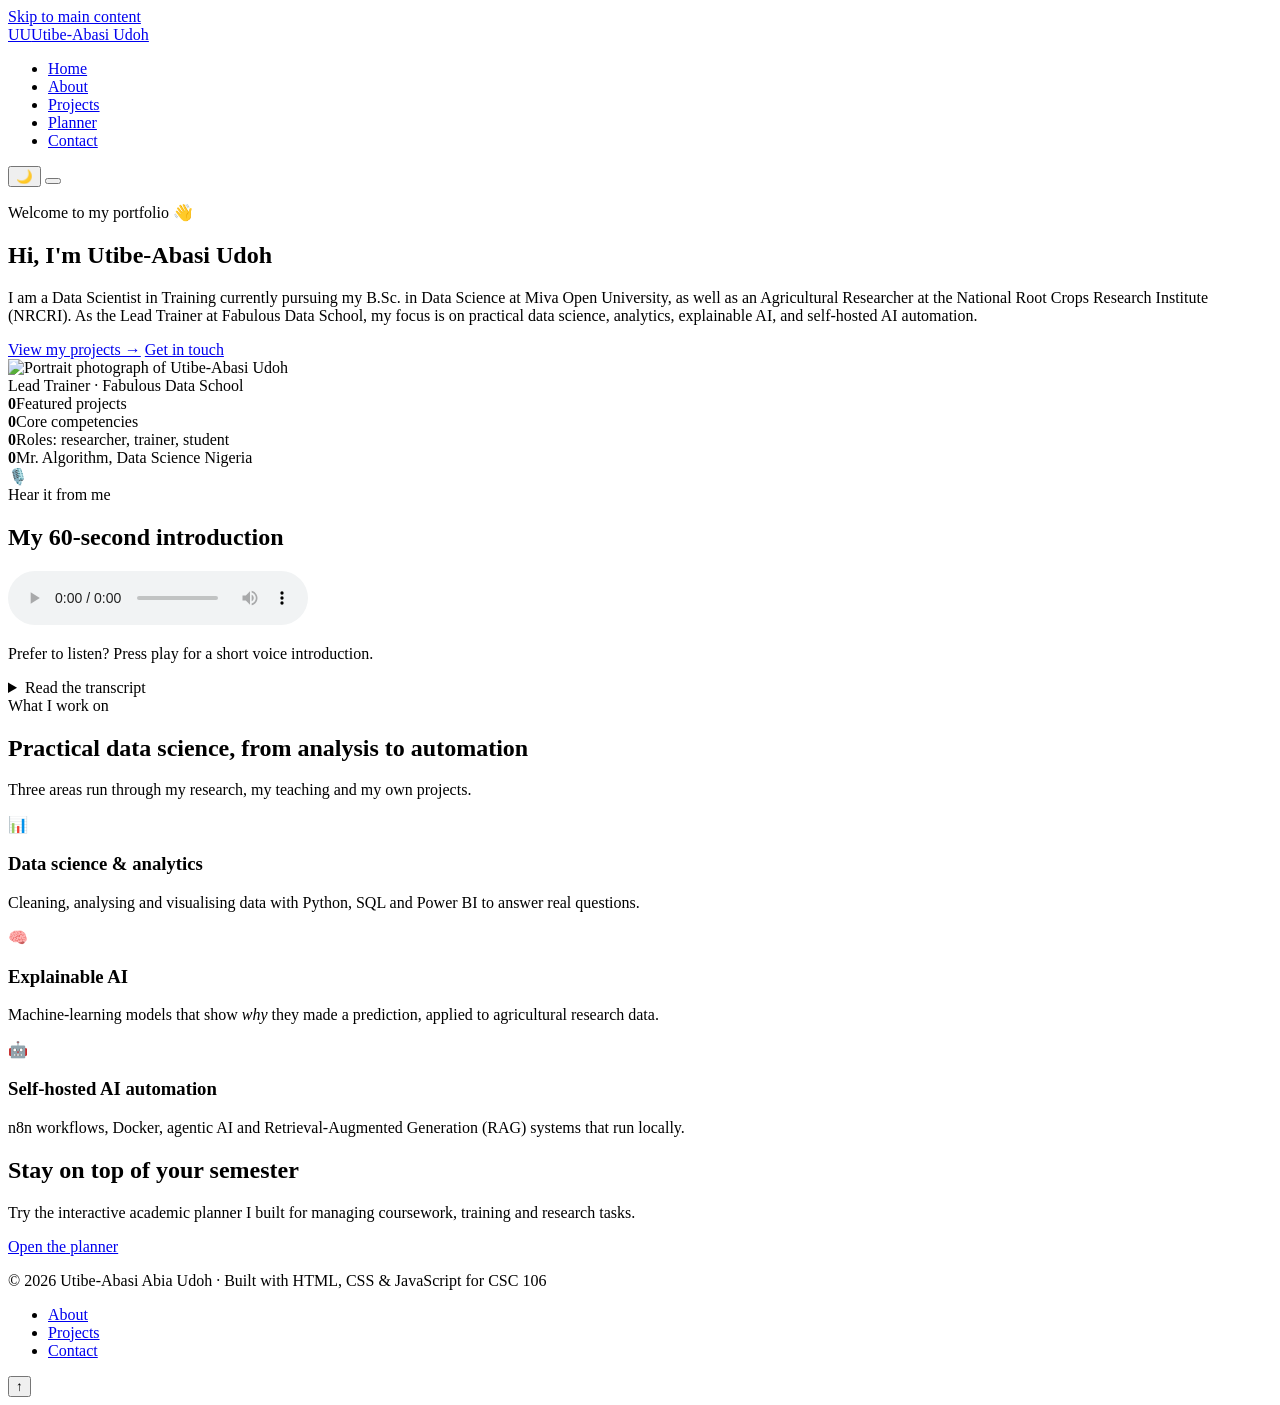
==== index.html @ 65c94983 "Add files via upload" ====
<!DOCTYPE html>
<html lang="en">
<head>
  <meta charset="UTF-8">
  <meta name="viewport" content="width=device-width, initial-scale=1.0">
  <meta name="description" content="Portfolio of Utibe-Abasi Abia Udoh: data scientist in training, Lead Trainer at Fabulous Data School and agricultural researcher at NRCRI.">
  <title>Utibe-Abasi Udoh | Home</title>
  <link rel="preconnect" href="https://fonts.googleapis.com">
  <link rel="preconnect" href="https://fonts.gstatic.com" crossorigin>
  <link href="https://fonts.googleapis.com/css2?family=Inter:wght@400;500;600&family=Poppins:wght@500;600;700&display=swap" rel="stylesheet">
  <link rel="stylesheet" href="css/style.css">
</head>
<body>
  <a class="skip-link" href="#main">Skip to main content</a>

  <header class="site-header">
    <nav class="nav container" aria-label="Main navigation">
      <a class="brand" href="index.html"><span class="brand-mark">UU</span><span class="brand-name">Utibe-Abasi Udoh</span></a>
      <ul class="nav-menu" id="nav-menu">
        <li><a href="index.html">Home</a></li>
        <li><a href="about.html">About</a></li>
        <li><a href="projects.html">Projects</a></li>
        <li><a href="planner.html">Planner</a></li>
        <li><a href="contact.html">Contact</a></li>
      </ul>
      <div class="nav-actions">
        <button class="icon-btn theme-toggle" type="button" aria-label="Switch to dark mode">🌙</button>
        <button class="icon-btn nav-toggle" type="button" aria-label="Open menu" aria-controls="nav-menu" aria-expanded="false">
          <span><span class="bar"></span><span class="bar"></span><span class="bar"></span></span>
        </button>
      </div>
    </nav>
  </header>

  <main id="main">
    <!-- HERO: name, photo, welcome message, brief biography -->
    <section class="hero" aria-labelledby="hero-title">
      <div class="container hero-inner">
        <div>
          <p class="greeting fade-in">Welcome to my portfolio 👋</p>
          <h1 id="hero-title" class="fade-in">Hi, I'm <span>Utibe-Abasi Udoh</span></h1>
          <p class="typed-line fade-in" aria-live="polite"><span class="typed-text"></span><span class="caret" aria-hidden="true"></span></p>
          <p class="bio fade-in">
            I am a Data Scientist in Training currently pursuing my B.Sc. in Data Science at Miva Open
            University, as well as an Agricultural Researcher at the National Root Crops Research Institute
            (NRCRI). As the Lead Trainer at Fabulous Data School, my focus is on practical data science,
            analytics, explainable AI, and self-hosted AI automation.
          </p>
          <div class="hero-cta fade-in">
            <a class="btn btn-primary" href="projects.html">View my projects →</a>
            <a class="btn btn-ghost" href="contact.html">Get in touch</a>
          </div>
        </div>
        <div class="hero-photo">
          <img src="assets/images/profile.jpg" data-fallback="assets/images/profile-placeholder.svg"
               alt="Portrait photograph of Utibe-Abasi Udoh" width="340" height="340">
          <div class="status-pill"><span class="live-dot"></span> Lead Trainer · Fabulous Data School</div>
        </div>
      </div>
    </section>

    <!-- QUICK STATS -->
    <section class="container" aria-label="Quick facts">
      <div class="stats">
        <div class="stat reveal"><strong data-count="3">0</strong><span>Featured projects</span></div>
        <div class="stat reveal"><strong data-count="4">0</strong><span>Core competencies</span></div>
        <div class="stat reveal"><strong data-count="3">0</strong><span>Roles: researcher, trainer, student</span></div>
        <div class="stat reveal"><strong data-count="2025">0</strong><span>Mr. Algorithm, Data Science Nigeria</span></div>
      </div>
    </section>

    <!-- AUDIO INTRODUCTION (multimedia) -->
    <section class="section" aria-labelledby="audio-title">
      <div class="container">
        <div class="audio-card reveal">
          <div class="audio-icon" aria-hidden="true">🎙️</div>
          <div>
            <span class="eyebrow">Hear it from me</span>
            <h2 id="audio-title">My 60-second introduction</h2>
            <div class="wave" aria-hidden="true">
              <i></i><i></i><i></i><i></i><i></i><i></i><i></i><i></i><i></i><i></i><i></i><i></i>
              <i></i><i></i><i></i><i></i><i></i><i></i><i></i><i></i><i></i><i></i><i></i><i></i>
            </div>
            <audio id="intro-audio" controls preload="metadata">
              <source src="assets/audio/intro.mp3" type="audio/mpeg">
              Your browser does not support the audio element.
            </audio>
            <p class="audio-note">Prefer to listen? Press play for a short voice introduction.</p>
            <details class="transcript">
              <summary>Read the transcript</summary>
              <p>
                Hello and welcome! My name is Utibe-Abasi Udoh. I am an agricultural researcher at the
                National Root Crops Research Institute in Umudike, the Lead Trainer at Fabulous Data School,
                and a Data Scientist in training pursuing my B.Sc. in Data Science at Miva Open University.
                My work centers on practical data science—ranging from data analysis and explainable AI
                models to building AI automation workflows and RAG systems using n8n and Docker. Thank you
                for visiting my portfolio site!
              </p>
            </details>
          </div>
        </div>
      </div>
    </section>

    <!-- WHAT I DO -->
    <section class="section section--alt" aria-labelledby="focus-title">
      <div class="container">
        <div class="section-head reveal">
          <span class="eyebrow">What I work on</span>
          <h2 id="focus-title">Practical data science, from analysis to automation</h2>
          <p class="lead">Three areas run through my research, my teaching and my own projects.</p>
        </div>
        <div class="grid grid-3">
          <article class="card reveal">
            <div class="icon" aria-hidden="true">📊</div>
            <h3>Data science &amp; analytics</h3>
            <p>Cleaning, analysing and visualising data with Python, SQL and Power BI to answer real questions.</p>
          </article>
          <article class="card reveal">
            <div class="icon" aria-hidden="true">🧠</div>
            <h3>Explainable AI</h3>
            <p>Machine-learning models that show <em>why</em> they made a prediction, applied to agricultural research data.</p>
          </article>
          <article class="card reveal">
            <div class="icon" aria-hidden="true">🤖</div>
            <h3>Self-hosted AI automation</h3>
            <p>n8n workflows, Docker, agentic AI and Retrieval-Augmented Generation (RAG) systems that run locally.</p>
          </article>
        </div>
      </div>
    </section>

    <!-- CALL TO ACTION -->
    <section class="section">
      <div class="container">
        <div class="cta-band reveal">
          <div>
            <h2>Stay on top of your semester</h2>
            <p>Try the interactive academic planner I built for managing coursework, training and research tasks.</p>
          </div>
          <a class="btn btn-primary" href="planner.html">Open the planner</a>
        </div>
      </div>
    </section>
  </main>

  <footer class="site-footer">
    <div class="container footer-inner">
      <p>&copy; <span id="year">2026</span> Utibe-Abasi Abia Udoh · Built with HTML, CSS &amp; JavaScript for CSC 106</p>
      <ul class="footer-links">
        <li><a href="about.html">About</a></li>
        <li><a href="projects.html">Projects</a></li>
        <li><a href="contact.html">Contact</a></li>
      </ul>
    </div>
  </footer>
  <button class="to-top" type="button" aria-label="Back to top">↑</button>

  <script src="js/main.js"></script>
  <script src="js/home.js"></script>
</body>
</html>
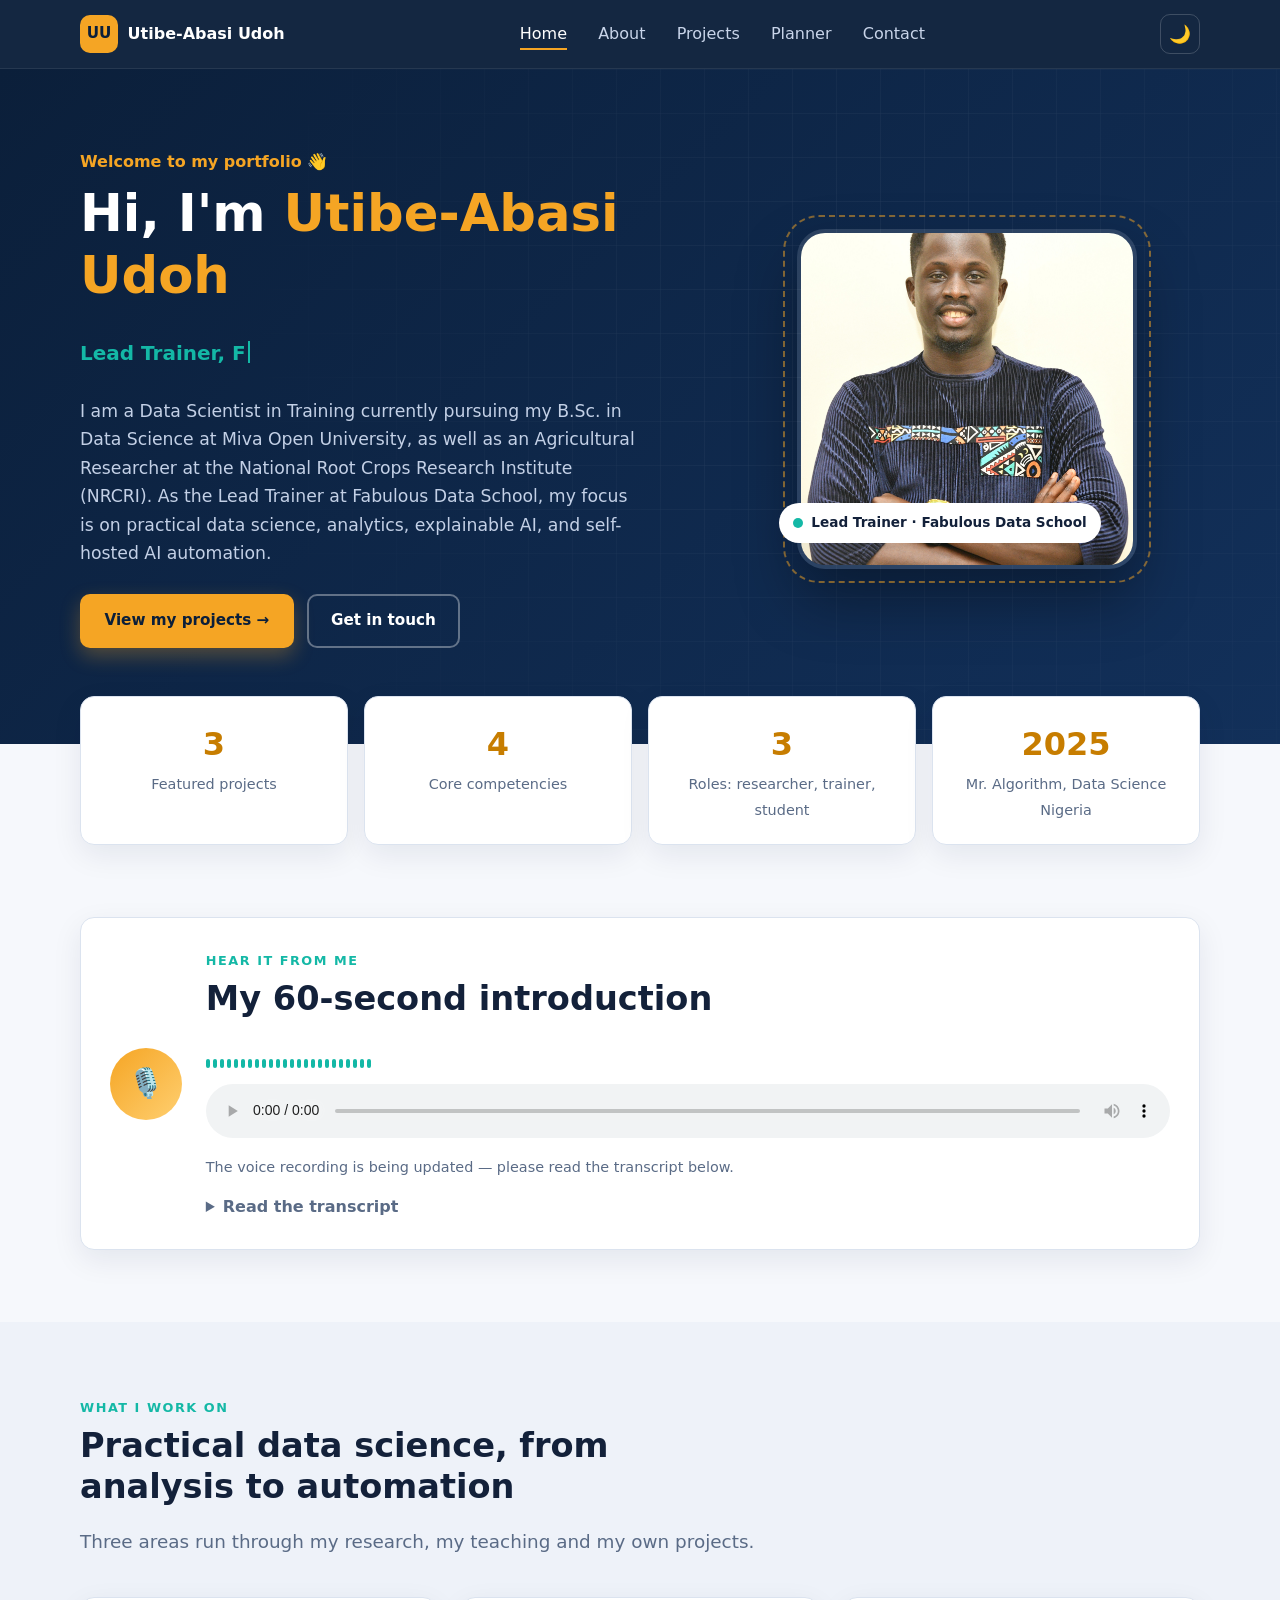
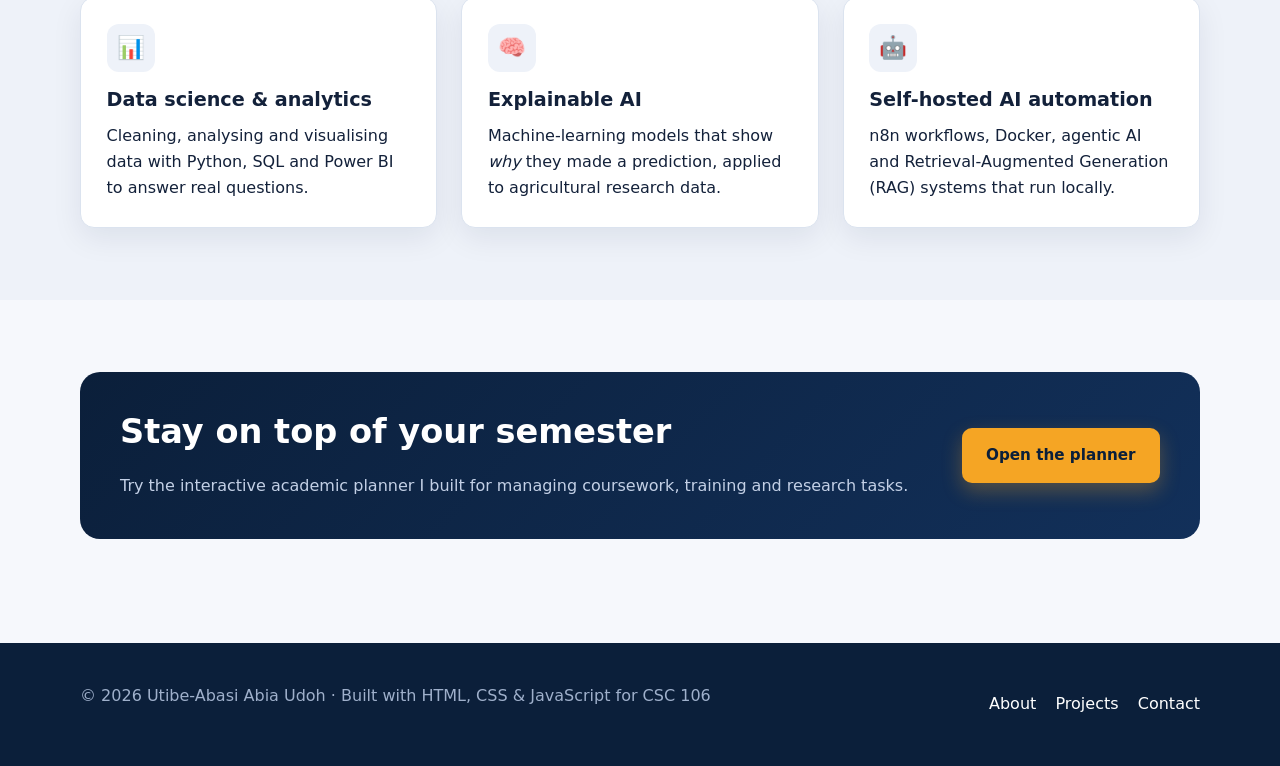
==== commit 04d0f9d8: "Add files via upload" ====
--- a/index.html
+++ b/index.html
@@ -52,7 +52,7 @@
           </div>
         </div>
         <div class="hero-photo">
-          <img src="assets/images/profile.jpg" data-fallback="assets/images/profile-placeholder.svg"
+          <img src="assets/images/profile.jpg.jpeg" data-fallback="assets/images/profile-placeholder.svg"
                alt="Portrait photograph of Utibe-Abasi Udoh" width="340" height="340">
           <div class="status-pill"><span class="live-dot"></span> Lead Trainer · Fabulous Data School</div>
         </div>
@@ -82,7 +82,7 @@
               <i></i><i></i><i></i><i></i><i></i><i></i><i></i><i></i><i></i><i></i><i></i><i></i>
             </div>
             <audio id="intro-audio" controls preload="metadata">
-              <source src="assets/audio/intro.mp3" type="audio/mpeg">
+              <source src="assets/audio/intro.mp3.mp4" type="audio/mp4">
               Your browser does not support the audio element.
             </audio>
             <p class="audio-note">Prefer to listen? Press play for a short voice introduction.</p>
--- a/css/style.css
+++ b/css/style.css
@@ -0,0 +1,422 @@
+/* ==========================================================================
+   Utibe-Abasi Udoh — Student Portfolio & Academic Management Website
+   One external stylesheet shared by every page.
+   Sections: 1 Variables & themes · 2 Base · 3 Layout helpers · 4 Header & nav
+             5 Buttons · 6 Home · 7 Cards & sections · 8 About · 9 Projects
+             10 Planner · 11 Contact · 12 Footer · 13 Animations · 14 Responsive
+   ========================================================================== */
+
+/* 1. VARIABLES & THEMES ---------------------------------------------------- */
+/* The colour scheme is defined once here, so every page stays consistent.
+   The dark theme only swaps these values (see [data-theme="dark"]). */
+:root {
+  --navy: #0b1f3a;
+  --navy-2: #12305a;
+  --amber: #f5a524;
+  --amber-dark: #c77d00;
+  --teal: #14b8a6;
+  --red: #e5484d;
+
+  --bg: #f6f8fc;
+  --surface: #ffffff;
+  --surface-2: #eef2f9;
+  --text: #13213a;
+  --muted: #5a6b86;
+  --border: #dbe3ef;
+  --shadow: 0 10px 30px rgba(11, 31, 58, 0.08);
+
+  --radius: 14px;
+  --max: 1120px;
+  --font-head: "Poppins", system-ui, sans-serif;
+  --font-body: "Inter", system-ui, sans-serif;
+  --ease: cubic-bezier(.2, .7, .2, 1);
+}
+
+[data-theme="dark"] {
+  --bg: #08162b;
+  --surface: #0f2341;
+  --surface-2: #142c50;
+  --text: #e8edf5;
+  --muted: #9fb0cb;
+  --border: #1f3a63;
+  --shadow: 0 10px 30px rgba(0, 0, 0, 0.35);
+}
+
+/* 2. BASE ------------------------------------------------------------------ */
+*, *::before, *::after { box-sizing: border-box; }
+html { scroll-behavior: smooth; }
+body {
+  margin: 0;
+  font-family: var(--font-body);
+  font-size: 1rem;
+  line-height: 1.65;
+  color: var(--text);
+  background: var(--bg);
+  transition: background-color .3s, color .3s;
+}
+h1, h2, h3, h4 { font-family: var(--font-head); line-height: 1.2; margin: 0 0 .6em; }
+h1 { font-size: clamp(2rem, 4.5vw, 3.2rem); }
+h2 { font-size: clamp(1.5rem, 3vw, 2.1rem); }
+h3 { font-size: 1.2rem; }
+p { margin: 0 0 1em; }
+a { color: var(--amber-dark); text-decoration: none; }
+[data-theme="dark"] a { color: var(--amber); }
+a:hover { text-decoration: underline; }
+img, video { max-width: 100%; height: auto; display: block; }
+:focus-visible { outline: 3px solid var(--amber); outline-offset: 3px; border-radius: 4px; }
+
+.skip-link {
+  position: absolute; left: -999px; top: 0; z-index: 200;
+  background: var(--amber); color: var(--navy); padding: .6rem 1rem; font-weight: 600;
+}
+.skip-link:focus { left: 1rem; top: 1rem; }
+
+/* Marks text the owner still has to replace with real details */
+[data-todo] { outline: 2px dashed var(--amber); outline-offset: 2px; border-radius: 4px; }
+
+/* 3. LAYOUT HELPERS -------------------------------------------------------- */
+.container { width: min(100% - 2.5rem, var(--max)); margin-inline: auto; }
+.section { padding: 4.5rem 0; }
+.section--alt { background: var(--surface-2); }
+.section-head { max-width: 680px; margin-bottom: 2.5rem; }
+.eyebrow {
+  display: inline-block; font-family: var(--font-head); font-weight: 600; font-size: .8rem;
+  letter-spacing: .12em; text-transform: uppercase; color: var(--teal); margin-bottom: .5rem;
+}
+.lead { font-size: 1.15rem; color: var(--muted); }
+.grid { display: grid; gap: 1.5rem; }
+.grid-2 { grid-template-columns: repeat(2, 1fr); }
+.grid-3 { grid-template-columns: repeat(3, 1fr); }
+
+.page-hero {
+  background: linear-gradient(135deg, var(--navy) 0%, var(--navy-2) 100%);
+  color: #fff; padding: 4rem 0 3.5rem; position: relative; overflow: hidden;
+}
+.page-hero p { color: #c3d0e6; max-width: 640px; font-size: 1.1rem; }
+.page-hero::after { /* decorative "circuit" glow */
+  content: ""; position: absolute; right: -120px; top: -120px; width: 360px; height: 360px;
+  border-radius: 50%; background: radial-gradient(circle, rgba(245,165,36,.35), transparent 65%);
+}
+
+/* 4. HEADER & NAVIGATION --------------------------------------------------- */
+.site-header {
+  position: sticky; top: 0; z-index: 100;
+  background: rgba(11, 31, 58, .96); backdrop-filter: blur(8px);
+  border-bottom: 1px solid rgba(255,255,255,.08);
+}
+.nav { display: flex; align-items: center; justify-content: space-between; height: 68px; gap: 1rem; }
+.brand { display: flex; align-items: center; gap: .6rem; color: #fff; font-family: var(--font-head); font-weight: 700; }
+.brand:hover { text-decoration: none; }
+.brand-mark {
+  display: grid; place-items: center; width: 38px; height: 38px; border-radius: 10px;
+  background: var(--amber); color: var(--navy); font-size: .95rem;
+}
+.nav-menu { display: flex; align-items: center; gap: .25rem; list-style: none; margin: 0; padding: 0; }
+.nav-menu a {
+  display: block; padding: .5rem .85rem; border-radius: 8px; color: #c9d5ea;
+  font-weight: 500; position: relative; transition: color .2s, background-color .2s;
+}
+.nav-menu a::after { /* animated underline */
+  content: ""; position: absolute; left: .85rem; right: .85rem; bottom: .3rem; height: 2px;
+  background: var(--amber); transform: scaleX(0); transform-origin: left; transition: transform .25s var(--ease);
+}
+.nav-menu a:hover { color: #fff; text-decoration: none; }
+.nav-menu a:hover::after, .nav-menu a.active::after { transform: scaleX(1); }
+.nav-menu a.active { color: #fff; }
+.nav-actions { display: flex; align-items: center; gap: .5rem; }
+.icon-btn {
+  display: grid; place-items: center; width: 40px; height: 40px; border-radius: 10px; cursor: pointer;
+  border: 1px solid rgba(255,255,255,.18); background: transparent; color: #fff; font-size: 1.1rem;
+  transition: background-color .2s, transform .2s;
+}
+.icon-btn:hover { background: rgba(255,255,255,.1); transform: translateY(-1px); }
+.nav-toggle { display: none; }
+.nav-toggle .bar { display: block; width: 20px; height: 2px; background: #fff; margin: 4px 0; transition: transform .3s, opacity .3s; }
+.nav-toggle[aria-expanded="true"] .bar:nth-child(1) { transform: translateY(6px) rotate(45deg); }
+.nav-toggle[aria-expanded="true"] .bar:nth-child(2) { opacity: 0; }
+.nav-toggle[aria-expanded="true"] .bar:nth-child(3) { transform: translateY(-6px) rotate(-45deg); }
+
+/* 5. BUTTONS --------------------------------------------------------------- */
+.btn {
+  display: inline-flex; align-items: center; gap: .5rem; padding: .8rem 1.4rem; border-radius: 10px;
+  font-family: var(--font-head); font-weight: 600; font-size: .95rem; cursor: pointer; border: 2px solid transparent;
+  transition: transform .2s var(--ease), box-shadow .2s, background-color .2s, color .2s;
+}
+.btn:hover { transform: translateY(-2px); text-decoration: none; }
+.btn-primary { background: var(--amber); color: var(--navy) !important; box-shadow: 0 8px 20px rgba(245,165,36,.3); }
+.btn-primary:hover { box-shadow: 0 12px 26px rgba(245,165,36,.45); }
+.btn-ghost { border-color: rgba(255,255,255,.35); color: #fff !important; }
+.btn-ghost:hover { background: rgba(255,255,255,.08); }
+.btn-outline { border-color: var(--border); color: var(--text) !important; background: var(--surface); }
+.btn-outline:hover { border-color: var(--amber); }
+.btn-sm { padding: .45rem .85rem; font-size: .85rem; }
+
+/* 6. HOME ------------------------------------------------------------------ */
+.hero {
+  background: linear-gradient(135deg, var(--navy) 0%, var(--navy-2) 100%);
+  color: #fff; padding: 5rem 0 6rem; position: relative; overflow: hidden;
+}
+.hero::before { /* faint grid pattern, like an oscilloscope screen */
+  content: ""; position: absolute; inset: 0; opacity: .12;
+  background-image: linear-gradient(rgba(255,255,255,.4) 1px, transparent 1px),
+                    linear-gradient(90deg, rgba(255,255,255,.4) 1px, transparent 1px);
+  background-size: 44px 44px;
+  mask-image: radial-gradient(circle at 70% 40%, #000 0%, transparent 70%);
+}
+.hero-inner { position: relative; display: grid; grid-template-columns: 1.3fr 1fr; gap: 3rem; align-items: center; }
+.hero .greeting { color: var(--amber); font-family: var(--font-head); font-weight: 600; margin-bottom: .5rem; }
+.hero h1 span { color: var(--amber); }
+.typed-line { font-family: var(--font-head); font-size: 1.25rem; color: #d7e1f2; min-height: 2em; }
+.typed-text { color: var(--teal); font-weight: 600; }
+.caret { display: inline-block; width: 2px; height: 1.1em; background: var(--teal); margin-left: 2px;
+         vertical-align: -3px; animation: blink 1s steps(1) infinite; }
+.hero p.bio { color: #c3d0e6; font-size: 1.08rem; max-width: 560px; }
+.hero-cta { display: flex; flex-wrap: wrap; gap: .8rem; margin-top: 1.6rem; }
+.hero-photo { position: relative; justify-self: center; }
+.hero-photo img {
+  width: min(340px, 75vw); aspect-ratio: 1; object-fit: cover; border-radius: 28px;
+  border: 4px solid rgba(255,255,255,.12); box-shadow: 0 30px 60px rgba(0,0,0,.35);
+  animation: float 6s ease-in-out infinite;
+}
+.hero-photo::before { content: ""; position: absolute; inset: -14px; border-radius: 36px;
+  border: 2px dashed rgba(245,165,36,.5); animation: spin 40s linear infinite; }
+.status-pill {
+  position: absolute; left: -18px; bottom: 26px; display: flex; align-items: center; gap: .5rem;
+  background: var(--surface); color: var(--text); padding: .55rem .9rem; border-radius: 999px;
+  font-size: .85rem; font-weight: 600; box-shadow: var(--shadow);
+}
+.live-dot { width: 10px; height: 10px; border-radius: 50%; background: var(--teal); animation: pulse 2s infinite; }
+
+.stats { display: grid; grid-template-columns: repeat(4, 1fr); gap: 1rem; margin-top: -3rem; position: relative; }
+.stat {
+  background: var(--surface); border: 1px solid var(--border); border-radius: var(--radius);
+  padding: 1.3rem; box-shadow: var(--shadow); text-align: center;
+}
+.stat strong { display: block; font-family: var(--font-head); font-size: 2rem; color: var(--amber-dark); }
+[data-theme="dark"] .stat strong { color: var(--amber); }
+.stat span { color: var(--muted); font-size: .9rem; }
+
+/* Audio introduction card */
+.audio-card {
+  display: grid; grid-template-columns: auto 1fr; gap: 1.5rem; align-items: center;
+  background: var(--surface); border: 1px solid var(--border); border-radius: var(--radius);
+  padding: 1.8rem; box-shadow: var(--shadow);
+}
+.audio-icon {
+  width: 72px; height: 72px; border-radius: 50%; display: grid; place-items: center; font-size: 1.8rem;
+  background: linear-gradient(135deg, var(--amber), #ffcf70); color: var(--navy);
+}
+.audio-card audio { width: 100%; margin: .6rem 0; }
+.wave { display: flex; align-items: flex-end; gap: 3px; height: 28px; margin-bottom: .4rem; }
+.wave i { width: 4px; background: var(--teal); border-radius: 2px; height: 30%; transition: height .2s; }
+.wave.playing i { animation: wave 1s ease-in-out infinite; }
+.wave i:nth-child(2n) { animation-delay: -.3s; }
+.wave i:nth-child(3n) { animation-delay: -.6s; }
+.audio-note { font-size: .9rem; color: var(--muted); }
+details.transcript summary { cursor: pointer; font-weight: 600; color: var(--muted); }
+details.transcript p { margin-top: .6rem; color: var(--muted); }
+
+/* 7. CARDS & GENERIC SECTIONS --------------------------------------------- */
+.card {
+  background: var(--surface); border: 1px solid var(--border); border-radius: var(--radius);
+  padding: 1.6rem; box-shadow: var(--shadow); transition: transform .3s var(--ease), box-shadow .3s, border-color .3s;
+}
+.card:hover { transform: translateY(-4px); border-color: var(--amber); }
+.card .icon {
+  width: 48px; height: 48px; display: grid; place-items: center; border-radius: 12px; font-size: 1.4rem;
+  background: var(--surface-2); margin-bottom: 1rem;
+}
+.card p:last-child { margin-bottom: 0; }
+.tag-list { display: flex; flex-wrap: wrap; gap: .4rem; list-style: none; padding: 0; margin: .8rem 0 0; }
+.tag-list li {
+  font-size: .78rem; font-weight: 600; padding: .25rem .65rem; border-radius: 999px;
+  background: var(--surface-2); color: var(--muted); border: 1px solid var(--border);
+}
+.cta-band {
+  background: linear-gradient(135deg, var(--navy), var(--navy-2)); color: #fff; border-radius: 20px;
+  padding: 2.5rem; display: flex; align-items: center; justify-content: space-between; gap: 1.5rem; flex-wrap: wrap;
+}
+.cta-band p { color: #c3d0e6; margin: 0; }
+
+/* 8. ABOUT ----------------------------------------------------------------- */
+.table-wrap { overflow-x: auto; border-radius: var(--radius); border: 1px solid var(--border); box-shadow: var(--shadow); }
+table { width: 100%; border-collapse: collapse; background: var(--surface); min-width: 560px; }
+caption { text-align: left; padding: 1rem 1.2rem; font-family: var(--font-head); font-weight: 600; background: var(--surface-2); }
+th, td { padding: .9rem 1.2rem; text-align: left; border-bottom: 1px solid var(--border); vertical-align: top; }
+thead th { background: var(--navy); color: #fff; font-family: var(--font-head); font-weight: 600; font-size: .9rem; }
+tbody tr { transition: background-color .2s; }
+tbody tr:hover { background: var(--surface-2); }
+tbody tr:last-child td { border-bottom: 0; }
+.badge { display: inline-block; font-size: .75rem; font-weight: 700; padding: .2rem .6rem; border-radius: 999px; }
+.badge-progress { background: rgba(20,184,166,.15); color: var(--teal); }
+.badge-done { background: rgba(245,165,36,.18); color: var(--amber-dark); }
+
+.skill { margin-bottom: 1.1rem; }
+.skill-head { display: flex; justify-content: space-between; font-weight: 600; font-size: .95rem; margin-bottom: .35rem; }
+.skill-bar { height: 10px; background: var(--surface-2); border-radius: 999px; overflow: hidden; }
+.skill-fill { height: 100%; width: 0; border-radius: 999px; background: linear-gradient(90deg, var(--teal), var(--amber));
+              transition: width 1.4s var(--ease); }
+
+.timeline { list-style: none; margin: 0; padding: 0 0 0 1.4rem; border-left: 2px solid var(--border); }
+.timeline li { position: relative; padding: 0 0 1.6rem 1rem; }
+.timeline li::before { content: ""; position: absolute; left: -1.95rem; top: .35rem; width: 14px; height: 14px;
+                       border-radius: 50%; background: var(--amber); border: 3px solid var(--bg); }
+.timeline h3 { margin-bottom: .2rem; }
+.timeline .when { font-size: .85rem; color: var(--teal); font-weight: 600; }
+
+.hobbies { list-style: none; padding: 0; margin: 0; display: grid; grid-template-columns: repeat(2, 1fr); gap: .8rem; }
+.hobbies li { display: flex; gap: .7rem; align-items: center; background: var(--surface); border: 1px solid var(--border);
+              border-radius: 12px; padding: .8rem 1rem; }
+
+/* 9. PROJECTS -------------------------------------------------------------- */
+.filters { display: flex; flex-wrap: wrap; gap: .5rem; margin-bottom: 2rem; }
+.filter-btn {
+  padding: .5rem 1.1rem; border-radius: 999px; border: 1px solid var(--border); background: var(--surface);
+  color: var(--text); font-weight: 600; cursor: pointer; transition: all .2s;
+}
+.filter-btn:hover { border-color: var(--amber); }
+.filter-btn.active { background: var(--navy); color: #fff; border-color: var(--navy); }
+[data-theme="dark"] .filter-btn.active { background: var(--amber); color: var(--navy); border-color: var(--amber); }
+.project-card { padding: 0; overflow: hidden; display: flex; flex-direction: column; }
+.project-card.is-hidden { display: none; }
+.project-card figure { margin: 0; overflow: hidden; aspect-ratio: 16 / 10; background: var(--navy); }
+.project-card figure img { width: 100%; height: 100%; object-fit: cover; transition: transform .5s var(--ease); }
+.project-card:hover figure img { transform: scale(1.06); }
+.project-body { padding: 1.4rem; display: flex; flex-direction: column; flex: 1; }
+.project-body .category { font-size: .78rem; font-weight: 700; letter-spacing: .08em; text-transform: uppercase; color: var(--teal); }
+.project-links { display: flex; gap: .6rem; margin-top: auto; padding-top: 1.2rem; flex-wrap: wrap; }
+.video-wrap { border-radius: var(--radius); overflow: hidden; box-shadow: var(--shadow); background: #000; }
+.video-wrap video { width: 100%; }
+
+/* 10. PLANNER -------------------------------------------------------------- */
+.planner-layout { display: grid; grid-template-columns: 340px 1fr; gap: 1.5rem; align-items: start; }
+.form-row { display: flex; flex-direction: column; gap: .35rem; margin-bottom: 1rem; }
+.form-row label { font-weight: 600; font-size: .9rem; }
+input, select, textarea {
+  font: inherit; color: var(--text); background: var(--bg); border: 1.5px solid var(--border);
+  border-radius: 10px; padding: .7rem .85rem; width: 100%; transition: border-color .2s, box-shadow .2s;
+}
+input:focus, select:focus, textarea:focus { outline: none; border-color: var(--amber); box-shadow: 0 0 0 4px rgba(245,165,36,.2); }
+.form-split { display: grid; grid-template-columns: 1fr 1fr; gap: .8rem; }
+
+.progress-ring-wrap { display: flex; align-items: center; gap: 1rem; margin-bottom: 1.2rem; }
+.progress { flex: 1; height: 12px; border-radius: 999px; background: var(--surface-2); overflow: hidden; }
+.progress-fill { height: 100%; width: 0; background: linear-gradient(90deg, var(--teal), var(--amber)); transition: width .5s var(--ease); }
+.mini-stats { display: grid; grid-template-columns: repeat(3, 1fr); gap: .6rem; margin-bottom: 1.2rem; }
+.mini-stats div { background: var(--surface-2); border-radius: 10px; padding: .6rem; text-align: center; }
+.mini-stats strong { display: block; font-family: var(--font-head); font-size: 1.4rem; }
+.mini-stats span { font-size: .78rem; color: var(--muted); }
+
+.task-toolbar { display: flex; justify-content: space-between; align-items: center; gap: 1rem; flex-wrap: wrap; margin-bottom: 1rem; }
+.task-list { list-style: none; margin: 0; padding: 0; display: flex; flex-direction: column; gap: .7rem; }
+.task {
+  display: grid; grid-template-columns: auto 1fr auto; gap: .9rem; align-items: center;
+  background: var(--surface); border: 1px solid var(--border); border-left: 5px solid var(--teal);
+  border-radius: 12px; padding: .9rem 1rem; animation: slideIn .35s var(--ease);
+  transition: opacity .3s, transform .3s, border-color .2s;
+}
+.task.priority-high { border-left-color: var(--red); }
+.task.priority-medium { border-left-color: var(--amber); }
+.task.removing { opacity: 0; transform: translateX(40px); }
+.task input[type="checkbox"] { width: 22px; height: 22px; accent-color: var(--teal); cursor: pointer; }
+.task-title { font-weight: 600; word-break: break-word; }
+.task.done .task-title { text-decoration: line-through; color: var(--muted); }
+.task.done { opacity: .75; }
+.task-meta { display: flex; flex-wrap: wrap; gap: .4rem .9rem; font-size: .82rem; color: var(--muted); margin-top: .15rem; }
+.task-meta .overdue { color: var(--red); font-weight: 700; }
+.delete-btn {
+  border: 1px solid var(--border); background: transparent; color: var(--muted); width: 36px; height: 36px;
+  border-radius: 9px; cursor: pointer; font-size: 1rem; transition: all .2s;
+}
+.delete-btn:hover { background: var(--red); color: #fff; border-color: var(--red); }
+.empty-state { text-align: center; padding: 2.5rem 1rem; color: var(--muted); border: 2px dashed var(--border); border-radius: 12px; }
+
+/* 11. CONTACT -------------------------------------------------------------- */
+.contact-layout { display: grid; grid-template-columns: 1fr 1.4fr; gap: 2rem; align-items: start; }
+.contact-list { list-style: none; padding: 0; margin: 0; display: flex; flex-direction: column; gap: 1rem; }
+.contact-list li { display: flex; gap: .9rem; align-items: flex-start; }
+.contact-list .icon { flex-shrink: 0; margin: 0; }
+.field-error { color: var(--red); font-size: .85rem; min-height: 1.2em; font-weight: 500; }
+.form-row.invalid input, .form-row.invalid textarea { border-color: var(--red); }
+.form-row.valid input, .form-row.valid textarea { border-color: var(--teal); }
+.char-count { font-size: .8rem; color: var(--muted); text-align: right; }
+.form-success {
+  display: none; background: rgba(20,184,166,.12); border: 1px solid var(--teal); border-radius: 12px;
+  padding: 1.2rem; margin-bottom: 1rem; animation: fadeUp .4s var(--ease);
+}
+.form-success.show { display: block; }
+.map-wrap { border-radius: var(--radius); overflow: hidden; border: 1px solid var(--border); margin-top: 1.5rem; }
+.map-wrap iframe { width: 100%; height: 240px; border: 0; display: block; }
+
+/* 12. FOOTER --------------------------------------------------------------- */
+.site-footer { background: var(--navy); color: #9fb0cb; padding: 2.5rem 0; margin-top: 2rem; }
+.footer-inner { display: flex; justify-content: space-between; flex-wrap: wrap; gap: 1rem; align-items: center; }
+.site-footer a { color: #fff; }
+.footer-links { display: flex; gap: 1.2rem; list-style: none; margin: 0; padding: 0; flex-wrap: wrap; }
+.to-top {
+  position: fixed; right: 1.2rem; bottom: 1.2rem; z-index: 90; width: 46px; height: 46px; border-radius: 50%;
+  border: 0; background: var(--amber); color: var(--navy); font-size: 1.2rem; cursor: pointer; box-shadow: var(--shadow);
+  opacity: 0; pointer-events: none; transform: translateY(12px); transition: opacity .3s, transform .3s;
+}
+.to-top.show { opacity: 1; pointer-events: auto; transform: translateY(0); }
+
+/* 13. ANIMATIONS ----------------------------------------------------------- */
+/* Elements with .reveal start hidden and fade up when JavaScript adds .visible */
+.reveal { opacity: 0; transform: translateY(26px); transition: opacity .7s var(--ease), transform .7s var(--ease); }
+.reveal.visible { opacity: 1; transform: none; }
+.hero .fade-in { animation: fadeUp .8s var(--ease) both; }
+.hero .fade-in:nth-child(2) { animation-delay: .1s; }
+.hero .fade-in:nth-child(3) { animation-delay: .2s; }
+.hero .fade-in:nth-child(4) { animation-delay: .3s; }
+.hero .fade-in:nth-child(5) { animation-delay: .4s; }
+
+@keyframes fadeUp { from { opacity: 0; transform: translateY(20px); } to { opacity: 1; transform: none; } }
+@keyframes slideIn { from { opacity: 0; transform: translateY(-8px); } to { opacity: 1; transform: none; } }
+@keyframes blink { 50% { opacity: 0; } }
+@keyframes float { 0%, 100% { transform: translateY(0); } 50% { transform: translateY(-10px); } }
+@keyframes spin { to { transform: rotate(360deg); } }
+@keyframes pulse { 0% { box-shadow: 0 0 0 0 rgba(20,184,166,.6); } 100% { box-shadow: 0 0 0 12px rgba(20,184,166,0); } }
+@keyframes wave { 0%, 100% { height: 25%; } 50% { height: 100%; } }
+
+@media (prefers-reduced-motion: reduce) {
+  *, *::before, *::after { animation: none !important; transition: none !important; }
+  .reveal { opacity: 1; transform: none; }
+}
+
+/* 14. RESPONSIVE (mobile-first adjustments) -------------------------------- */
+@media (max-width: 960px) {
+  .grid-3 { grid-template-columns: repeat(2, 1fr); }
+  .planner-layout, .contact-layout { grid-template-columns: 1fr; }
+  .stats { grid-template-columns: repeat(2, 1fr); }
+}
+
+@media (max-width: 768px) {
+  .nav-toggle { display: grid; }
+  .nav-menu {
+    position: absolute; top: 68px; left: 0; right: 0; flex-direction: column; align-items: stretch;
+    background: var(--navy); padding: .5rem 1rem 1rem; gap: .2rem;
+    max-height: 0; overflow: hidden; visibility: hidden; transition: max-height .35s var(--ease), visibility .35s;
+  }
+  .nav-menu.open { max-height: 420px; visibility: visible; }
+  .nav-menu a { padding: .8rem 1rem; }
+  .nav-menu a::after { display: none; }
+  .nav-menu a.active { background: rgba(245,165,36,.15); color: var(--amber); }
+  .hero { padding: 3rem 0 5rem; text-align: center; }
+  .hero-inner { grid-template-columns: 1fr; }
+  .hero-photo { order: -1; }
+  .hero p.bio { margin-inline: auto; }
+  .hero-cta { justify-content: center; }
+  .status-pill { left: 50%; transform: translateX(-50%); bottom: -16px; white-space: nowrap; }
+  .grid-2, .grid-3 { grid-template-columns: 1fr; }
+  .audio-card { grid-template-columns: 1fr; text-align: center; }
+  .audio-icon { margin-inline: auto; }
+  .section { padding: 3rem 0; }
+  .cta-band { padding: 1.8rem; }
+}
+
+@media (max-width: 480px) {
+  .stats { grid-template-columns: 1fr 1fr; gap: .7rem; }
+  .stat strong { font-size: 1.5rem; }
+  .hobbies, .form-split { grid-template-columns: 1fr; }
+  .brand-name { display: none; }
+}
